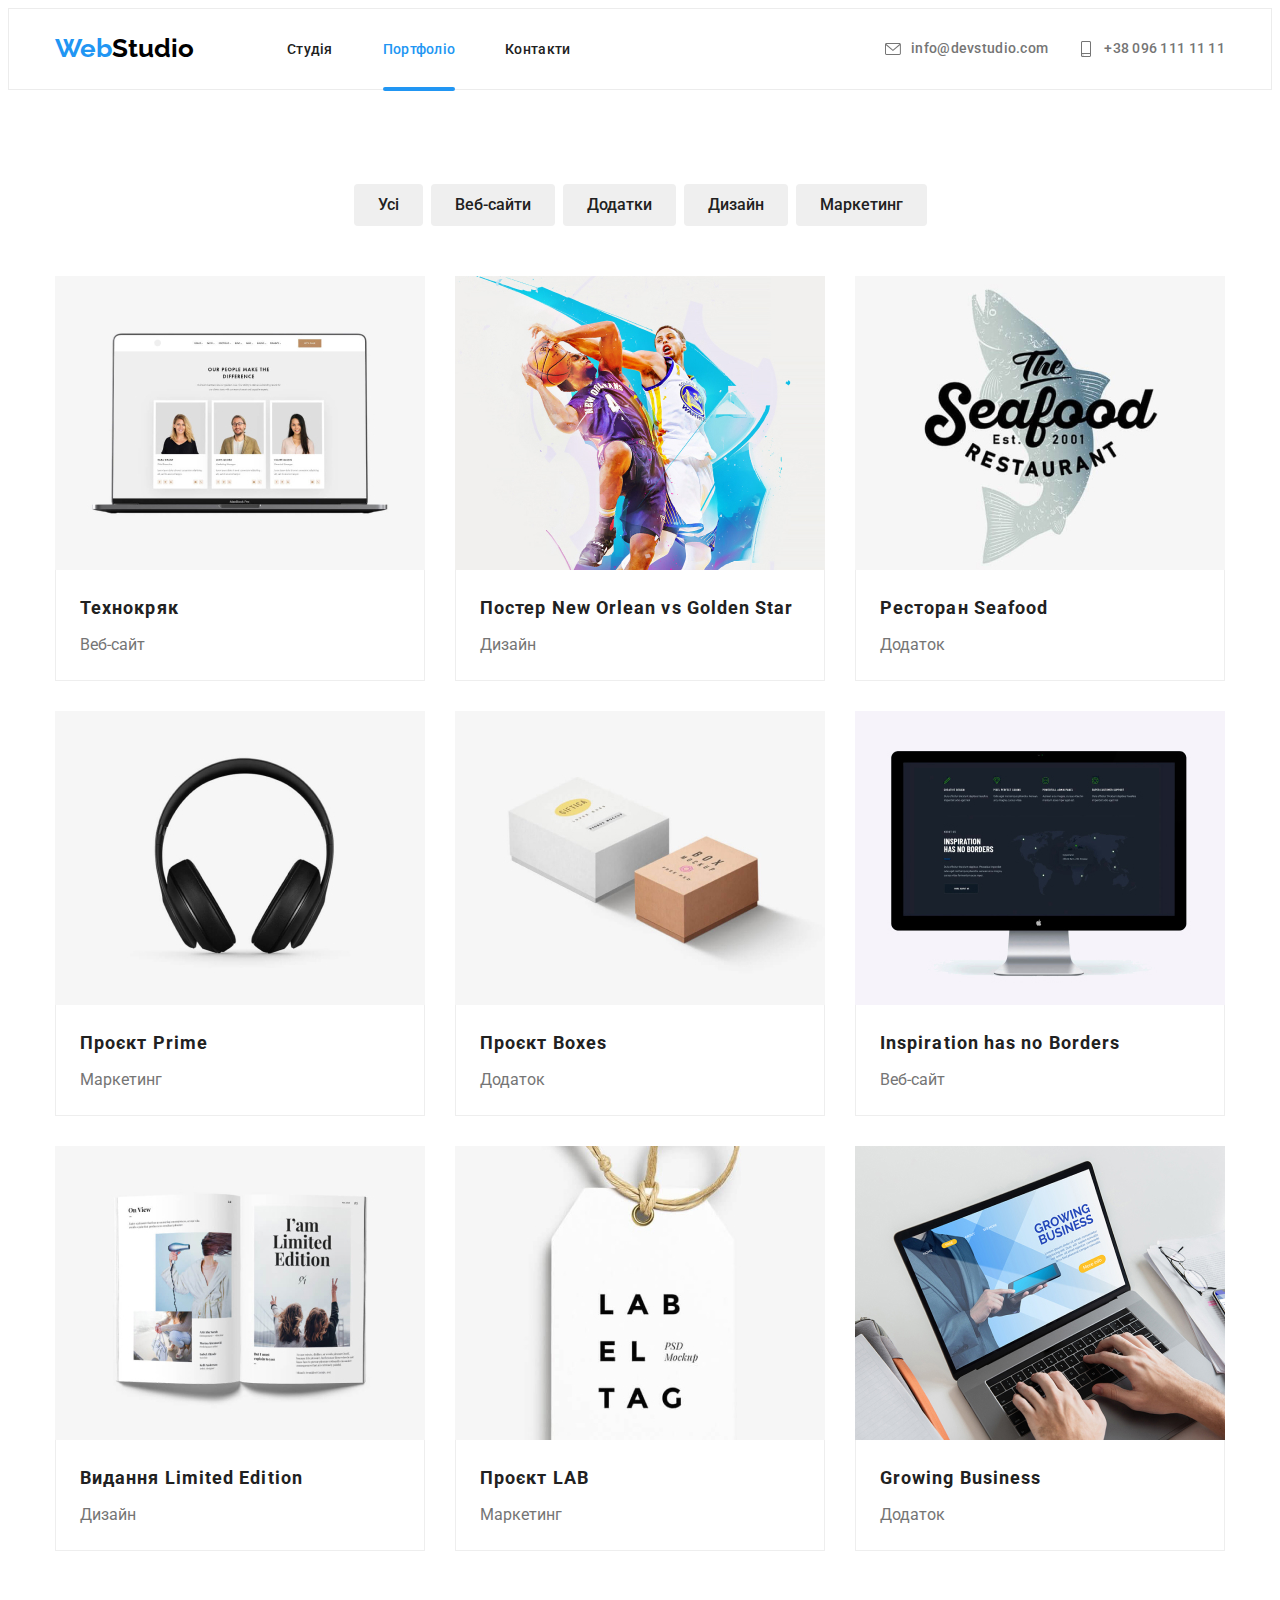
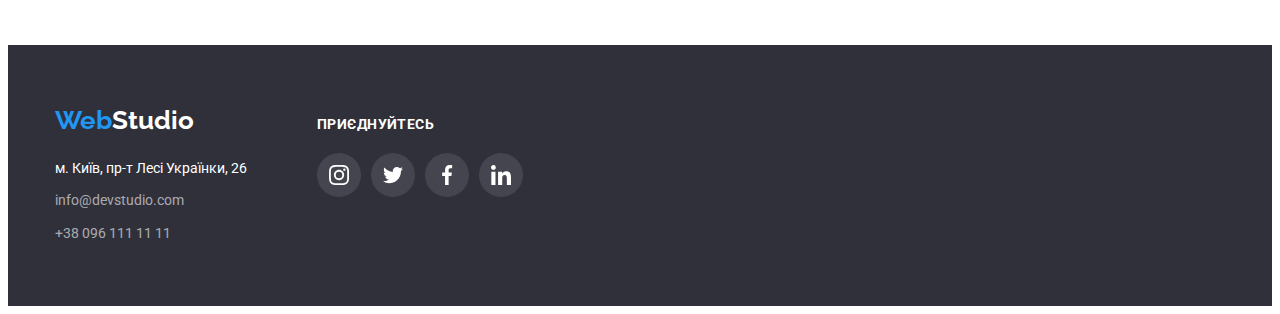
==== portfolio.html @ 1e0eb97b "modal-send" ====
<!DOCTYPE html>
<html lang="uk">

<head>
  <meta charset="UTF-8" />
  <meta http-equiv="X-UA-Compatible" content="IE=edge" />
  <meta name="viewport" content="width=device-width, initial-scale=1.0" />
  <title lang="en">WebStudio</title>
  <!-- Шрифти -->
  <link rel="preconnect" href="https://fonts.googleapis.com" />
  <link rel="preconnect" href="https://fonts.gstatic.com" crossorigin />
  <link href="https://fonts.googleapis.com/css2?family=Raleway:wght@700&family=Roboto:wght@400;500;700;900&display=swap"
    rel="stylesheet" />
  <!-- /шрифти -->
  <link rel="stylesheet" href="https://cdnjs.cloudflare.com/ajax/libs/modern-normalize/1.1.0/modern-normalize.min.css"
    integrity="sha512-wpPYUAdjBVSE4KJnH1VR1HeZfpl1ub8YT/NKx4PuQ5NmX2tKuGu6U/JRp5y+Y8XG2tV+wKQpNHVUX03MfMFn9Q=="
    crossorigin="anonymous" referrerpolicy="no-referrer" />
  <link rel="stylesheet" href="./css/reset.css" />
  <link rel="stylesheet" href="./css/styles.css" />
</head>

<body>
  <!-- Шапка -->
  <header class="header">
    <div class="container header-container">
      <nav class="nav">
        <a class="logo" href="index.html" lang="en"><span class="logo-web">Web</span>Studio</a>
        <ul class="list nav-list">
          <li><a class="nav-link" href="index.html">Студія</a></li>
          <li><a class="nav-link current" href="portfolio.html">Портфоліо</a></li>
          <li><a class="nav-link" href="contact.html">Контакти</a></li>
        </ul>
      </nav>

      <ul class="list header-list-contact">
        <li>
          <a class="header-contact" href="mailto:info@devstudio.com">
            <svg class="header-contact-icon" width="16px" height="16px">
              <use href="./images/icons.svg#icon-envelope"></use>
            </svg>
            <span>info@devstudio.com</span>
          </a>
        </li>

        <li>
          <a class="header-contact" href="tel:+380961111111">
            <svg class="header-contact-icon" width="16px" height="16px">
              <use href="./images/icons.svg#icon-smartphone"></use>
            </svg>
            <span>+38 096 111 11 11</span>
          </a>
        </li>
      </ul>
    </div>
  </header>
  <!-- Основна -->
  <main>
    <!-- Portfolio -->
    <section class="portfolio-section">
      <div class="container">
        <h1 class="invisible">Наші роботи</h1>
        <ul class="list button-list">
          <li><button class="button portfolio-filter" type="button">Усі</button></li>
          <li><button class="button portfolio-filter" type="button">Веб-сайти</button></li>
          <li><button class="button portfolio-filter" type="button">Додатки</button></li>
          <li><button class="button portfolio-filter" type="button">Дизайн</button></li>
          <li><button class="button portfolio-filter" type="button">Маркетинг</button></li>
        </ul>

        <ul class="list portfolio-list">
          <li class="portfolio-item">
            <div class="portfolio-top-wrap">
              <img src="./images/port1.jpg" alt="Технокряк" width="370" />
              <p class="portfolio-top-text">Ресурс пропонує комплексні пропозиції з різним рівнем функціоналу та
                сервісів. Все це дозволить відвідувачу отримати
                вичерпні відомості про компанію чи приватну особу.</p>
            </div>
            <div class="portfolio-descr">
              <h2 class="title portfolio-subtitle">Технокряк</h2>
              <p class="portfolio-project">Веб-сайт</p>
            </div>
          </li>

          <li class="portfolio-item">
            <div class="portfolio-top-wrap">
              <img src="./images/port2.jpg" alt="Постер New Orlean vs Golden Star" width="370" />
              <p class="portfolio-top-text">Ресурс пропонує комплексні пропозиції з різним рівнем функціоналу та
                сервісів. Все це
                дозволить відвідувачу отримати
                вичерпні відомості про компанію чи приватну особу.</p>
            </div>
            <div class="portfolio-descr">
              <h2 class="title portfolio-subtitle">
                Постер <span lang="en">New Orlean vs Golden Star</span>
              </h2>
              <p class="portfolio-project">Дизайн</p>
            </div>
          </li>

          <li class="portfolio-item">
            <div class="portfolio-top-wrap">
              <img src="./images/port3.jpg" alt="Ресторан Seafood" width="370" />
              <p class="portfolio-top-text">Ресурс пропонує комплексні пропозиції з різним рівнем функціоналу та
                сервісів. Все це
                дозволить відвідувачу отримати
                вичерпні відомості про компанію чи приватну особу.</p>
            </div>
            <div class="portfolio-descr">
              <h2 class="title portfolio-subtitle">Ресторан <span lang="en">Seafood</span></h2>
              <p class="portfolio-project">Додаток</p>
            </div>
          </li>
          <li class="portfolio-item">
            <div class="portfolio-top-wrap">
              <img src="./images/port4.jpg" alt="Проєкт Prime" width="370" />
              <p class="portfolio-top-text">Ресурс пропонує комплексні пропозиції з різним рівнем функціоналу та
                сервісів. Все це
                дозволить відвідувачу отримати
                вичерпні відомості про компанію чи приватну особу.</p>
            </div>
            <div class="portfolio-descr">
              <h2 class="title portfolio-subtitle">Проєкт<span lang="en"> Prime</span></h2>
              <p class="portfolio-project">Маркетинг</p>
            </div>
          </li>

          <li class="portfolio-item">
            <div class="portfolio-top-wrap">
              <img src="./images/port5.jpg" alt="Проєкт Boxes" width="370" />
              <p class="portfolio-top-text">Ресурс пропонує комплексні пропозиції з різним рівнем функціоналу та
                сервісів. Все це дозволить відвідувачу отримати
                вичерпні відомості про компанію чи приватну особу.</p>
            </div>
            <div class="portfolio-descr">
              <h2 class="title portfolio-subtitle">Проєкт<span lang="en"> Boxes</span></h2>
              <p class="portfolio-project">Додаток</p>
            </div>
          </li>

          <li class="portfolio-item">
            <div class="portfolio-top-wrap">
              <img src="./images/port6.jpg" alt="Inspiration has no Borders" width="370" />
              <p class="portfolio-top-text">Ресурс пропонує комплексні пропозиції з різним рівнем функціоналу та
                сервісів. Все це
                дозволить відвідувачу отримати
                вичерпні відомості про компанію чи приватну особу.</p>
            </div>
            <div class="portfolio-descr">
              <h2 class="title portfolio-subtitle" lang="en">Inspiration has no Borders</h2>
              <p class="portfolio-project">Веб-сайт</p>
            </div>
          </li>

          <li class="portfolio-item">
            <div class="portfolio-top-wrap">
              <img src="./images/port7.jpg" alt="Видання Limited Edition" width="370" />
              <p class="portfolio-top-text">Ресурс пропонує комплексні пропозиції з різним рівнем функціоналу та
                сервісів. Все це
                дозволить відвідувачу отримати
                вичерпні відомості про компанію чи приватну особу.</p>
            </div>
            <div class="portfolio-descr">
              <h2 class="title portfolio-subtitle">
                Видання <span lang="en">Limited Edition</span>
              </h2>
              <p class="portfolio-project">Дизайн</p>
            </div>
          </li>

          <li class="portfolio-item">
            <div class="portfolio-top-wrap">
              <img src="./images/port8.jpg" alt="Проєкт LAB" width="370" />
              <p class="portfolio-top-text">Ресурс пропонує комплексні пропозиції з різним рівнем функціоналу та
                сервісів. Все це
                дозволить відвідувачу отримати
                вичерпні відомості про компанію чи приватну особу.</p>
            </div>
            <div class="portfolio-descr">
              <h2 class="title portfolio-subtitle">Проєкт <span lang="en">LAB</span></h2>
              <p class="portfolio-project">Маркетинг</p>
            </div>
          </li>

          <li class="portfolio-item">
            <div class="portfolio-top-wrap">
              <img src="./images/port9.jpg" alt="Growing Business" width="370" />
              <p class="portfolio-top-text">Ресурс пропонує комплексні пропозиції з різним рівнем функціоналу та
                сервісів. Все це
                дозволить відвідувачу отримати
                вичерпні відомості про компанію чи приватну особу.</p>
            </div>
            <div class="portfolio-descr">
              <h2 class="title portfolio-subtitle"><span lang="en">Growing Business</span></h2>
              <p class="portfolio-project">Додаток</p>
            </div>
          </li>
        </ul>
      </div>
    </section>
  </main>
  <!-- Футер -->
  <footer class="footer">
    <div class="container footer-container">
      <section>
        <a class="logo" href="index.html" lang="en"><span class="logo-web">Web</span>Studio</a>
        <address class="">
          <ul class="list footer-address-list">
            <li class="footer-address-item">
              <a class="footer-address-link" href="https://goo.gl/maps/1wXns7CKw61KpVam9" target="_blank"
                rel="noreferrer noopener">м. Київ, пр-т Лесі Українки, 26</a>
            </li>
            <li class="footer-address-item">
              <a class="footer-contact-link" href="mailto:info@devstudio.com">info@devstudio.com</a>
            </li>
            <li class="footer-address-item">
              <a class="footer-contact-link" href="tel:+380961111111">+38 096 111 11 11</a>
            </li>
          </ul>
        </address>
      </section>

      <section class="footer-join">
        <h2 class="footer-title-join">приєднуйтесь</h2>
        <ul class="footer-soc-list">
          <li class="footer-soc-item">
            <a href="" class="footer-soc-link">
              <svg class="footer-soc-icon" width="20" height="20">
                <use href="./images/icons.svg#icon-instagram"></use>
              </svg>
            </a>
          </li>
          <li class="footer-soc-item">
            <a href="" class="footer-soc-link">
              <svg class="footer-soc-icon" width="20" height="20">
                <use href="./images/icons.svg#icon-twitter"></use>
              </svg>
            </a>
          </li>
          <li class="footer-soc-item">
            <a href="" class="footer-soc-link">
              <svg class="footer-soc-icon" width="20" height="20">
                <use href="./images/icons.svg#icon-facebook"></use>
              </svg>
            </a>
          </li>
          <li class="footer-soc-item">
            <a href="" class="footer-soc-link">
              <svg class="footer-soc-icon" width="20" height="20">
                <use href="./images/icons.svg#icon-linkedin"></use>
              </svg>
            </a>
          </li>
        </ul>
      </section>
    </div>
  </footer>
</body>

</html>
---- css/styles.css ----
/* All */
:root {
  --primary-white-color: #fff;
  --accent-color: #2196f3;
  --button-background: #f5f4fa;
  --primary-text-color: #757575;
  --title-text-color: #212121;

  --font-weight-500: 500;
  --font-weight-700: 700;
  --letter-spacing-006: 0.06em;
  --font-size-14: 14px;
  --font-size-16: 16px;
}

.container {
  max-width: 1200px;
  width: 100%;
  padding-left: 15px;
  padding-right: 15px;
  margin: 0 auto;
  /* outline: 1px solid tomato; */
}

/* Body */
body {
  background-color: var(--primary-white-color);

  color: var(--primary-text-color);
  font-family: Roboto, sans-serif;
}

/* .list {
  list-style: none;
  margin: 0;
  padding-left: 0;
} */

.title {
  color: var(--title-text-color);
}

.text {
  color: var(--primary-text-color);
}

/* button */

.button {
  cursor: pointer;
  font-family: inherit;

  border: none;
  padding: 0.5rem 1.5rem;
  border-radius: 4px;
}

.invisible {
  font-size: 0;
}

/* logo */
.logo {
  text-decoration: none;
  color: #000000;
  font-family: Raleway, sans-serif;
  font-size: 26px;
  line-height: 1.2;
  font-weight: var(--font-weight-700);

}

.logo-web {
  color: var(--accent-color);
}

/* logo footer */
footer .logo {
  color: #ffffff;
}

/* ---------------HEADER */
.header {
  padding-top: 24px;
  padding-bottom: 25px;
  border: 1px solid #ececec;
  /* position: relative; */
}

.header-container {
  display: flex;
  justify-content: space-between;
  align-items: center;
  /* outline: 1px solid tomato; */
}

/* ---------------HEADER nav */

.nav {
  display: inline-flex;
  align-items: center;
  /* outline: 1px solid tomato; */
}

.nav-list {
  display: inline-flex;
  justify-content: space-between;
  gap: 50px;
  margin-left: 93px;
  /* outline: 1px solid tomato; */
}

.nav-link {
  text-decoration: none;
  color: var(--title-text-color);
  font-size: var(--font-size-14);
  letter-spacing: 0.02em;
  line-height: 1.14;
  font-weight: var(--font-weight-500);

  transition-property: color;
  transition-duration: 250ms;
  transition-timing-function: cubic-bezier(0.4, 0, 0.2, 1);
}

.nav-link:hover,
.nav-link:focus,
.current {
  color: var(--accent-color);
  position: relative;
}

.current::after {
  content: "";
  display: flex;
  width: 100%;
  height: 4px;
  background-color: currentColor;
  border-radius: 2px;
  
  position: absolute;
  top: 46px;
  
}

/* ---------------HEADER contacts */
.header-list-contact {
  display: inline-flex;
  justify-content: center;
  gap: 30px;
  /* outline: 1px solid tomato; */
}


.header-contact {
  text-decoration: none;
  color: var(--primary-text-color);
  font-size: var(--font-size-14);
  letter-spacing: 0.02em;
  line-height: 1.14;
  font-weight: var(--font-weight-500);

  display: flex;
  gap: 10px;

  transition-property: color;
  transition-duration: 250ms;
  transition-timing-function: cubic-bezier(0.4, 0, 0.2, 1);

}

.header-contact:hover,
.header-contact:focus {
  color: var(--accent-color);
}

.header-contact-icon {
  fill: #757575;

  transition-property: fill;
  transition-duration: 250ms;
  transition-timing-function: cubic-bezier(0.4, 0, 0.2, 1);
}

.header-contact:hover .header-contact-icon,
.header-contact:focus .header-contact-icon {
  fill: var(--accent-color);
}

.header-mail::before {
  content: url('../images/envelope.svg');

  margin-right: 10px;
  /* align-items: baseline; */

}

.header-tel::before {
  content: url('../images/smartphone.svg');
  margin-right: 10px;

}

/* ---------------FOOTER */
footer {
  padding-top: 60px;
  padding-bottom: 60px;

  background-color: #2f303a;
}

.footer-container {
  display: flex;
  gap: 70px;
}

footer .logo {
  display: block;
  margin-bottom: 20px;
}

.footer-address-list {
  display: flex;
  flex-direction: column;
  gap: 9px;
}

.footer-address-link,
.footer-contact-link {
  text-decoration: none;
  font-style: normal;
  color: #ffffff;
  font-size: var(--font-size-14);
  line-height: 1.71;

  transition: color;
  transition-duration: 250ms;
  transition-timing-function: cubic-bezier(0.4, 0, 0.2, 1);
}

.footer-contact-link {
  color: rgba(255, 255, 255, 0.6);
}

.footer-address-link:hover,
.footer-address-link:focus,
.footer-contact-link:hover,
.footer-contact-link:focus {
  color: var(--accent-color);
}

/* ---------------FOOTER join */

.footer-join {
  padding-top: 12px;
}

.footer-title-join {
  font-weight: var(--font-weight-700);
  font-size: var(--font-size-14);
  line-height: 1.14;
  letter-spacing: 0.03em;
  text-transform: uppercase;

  color: var(--primary-white-color);

  margin-bottom: 20px;
}

/* ---------------FOOTER subscribe */
.footer-subscribe {
  width: 570px;
  height: 86px;
  padding-top: 12px;
}


.footer-title-subscribe {
  font-weight: var(--font-weight-700);
  font-size: var(--font-size-14);
  line-height: 1.14;
  letter-spacing: 0.03em;
  text-transform: uppercase;
  
  color: #FFFFFF;

  margin-bottom: 20px;
}

.subscribe-button {
  width: 200px;
  height: 50px;
  background-color: var(--accent-color);
  border-radius: 4px;
  border: 0;

  box-shadow: 0px 4px 4px rgba(0, 0, 0, 0.15);

  display: flex;
  align-items: center;
  justify-content: center;
  gap: 10px;
}

.subscribe-button-text {
  font-weight: var(--font-weight-700);
  font-size: 16px;
  letter-spacing: 0.06em;
  line-height: 1.88;
  color: #FFFFFF;
}

.footer-subscribe-icon {
  fill: var(--primary-white-color);
}


/* ---------------MAIN */
.section {
  padding-bottom: 94px;
}

/* ---------------index.html */

/* ---------------MAIN hero */
.hero-section {
  padding-top: 200px;
  padding-bottom: 200px;
  background-color: #2f303a;

  background-image: linear-gradient(rgba(47, 48, 58, 0.4), rgba(47, 48, 58, 0.4)), url(../images/hero.jpg);
  background-repeat: no-repeat;
  background-position: center;
  background-size: cover;
}

.hero-container {
  width: 100%;
  max-width: 696px;
}

.hero-title {
  color: var(--primary-white-color);
  letter-spacing: var(--letter-spacing-006);
  font-size: 44px;
  line-height: 1.36;
  text-align: center;
  text-transform: uppercase;
  font-weight: 900;

  margin-bottom: 30px;
}

.hero-button {
  background-color: var(--accent-color);
  color: var(--primary-white-color);
  font-family: inherit;
  font-weight: var(--font-weight-700);
  font-size: var(--font-size-16);
  letter-spacing: var(--letter-spacing-006);
  line-height: 1.88;

  display: block;
  margin: 0 auto;
  width: 216px;
  height: 50px;
}

/* ---------------MAIN features */
.features-section {
  padding-top: 94px;
  padding-bottom: 94px;
}

.features-list {
  display: flex;
  gap: 30px;
}

.features-subtitle {
  font-size: var(--font-size-14);
  line-height: 1.14;
  font-weight: var(--font-weight-700);
  text-transform: uppercase;
  color: var(--title-text-color);

  margin-bottom: 10px;
  margin-top: 30px;
  width: 270px;
}

.features-text {
  font-size: var(--font-size-14);
  font-size: 14px;
  line-height: 1.71;
  color: var(--primary-text-color);

  width: 270px;
}

.feature-icon {
  width: 270px;
  height: 120px;
  background: #F5F4FA;
  border-radius: 4px;

  display: flex;
  justify-content: center;
  align-items: center;
}

/* ---------------MAIN specialization & team */
.specialization-title,
.team-title,
.clients-title {
  font-size: 36px;
  line-height: 1.16;
  font-weight: var(--font-weight-700);
  text-align: center;
  color: var(--title-text-color);
}

/* ---------------MAIN specialization */
.specialization-section {
  padding-bottom: 94px;
}

.specialization-title {
  margin-bottom: 50px;
}

.specialization-container {
  display: flex;
  justify-content: space-between;
}

.specialization-item {
  position: relative;
}

.specialization-top-container {
  background: rgba(47, 48, 58, 0.8);

  width: 100%;
  position: absolute;
  bottom: 0;
}

.specialization-top-title {
  font-weight: 700;
  font-size: 14px;
  line-height: 1.14;
  text-align: center;
  letter-spacing: 0.03em;
  text-transform: uppercase;

  color: #FFFFFF;

  padding: 27px;
}

/* ---------------MAIN team */
.team-section {
  padding-top: 94px;
  padding-bottom: 94px;
  background-color: #F5F4FA;
}

.team-title {
  margin-bottom: 50px;
}

.team-container {
  display: flex;
  justify-content: space-between;
}

.team-card {
  background: #fff;
  border-radius: 0px 0px 4px 4px;
  box-shadow: 0px 1px 3px rgba(0, 0, 0, 0.12), 0px 1px 1px rgba(0, 0, 0, 0.14),
    0px 2px 1px rgba(0, 0, 0, 0.2);
}

.team-descr {
  padding: 30px 0;
}

.team-name {
  color: var(--title-text-color);
  font-weight: var(--font-weight-500);
  font-size: var(--font-size-16);
  line-height: 1.19;
  text-align: center;

  margin-bottom: 10px;
}

.team-profession {
  color: var(--primary-text-color);
  font-size: var(--font-size-16);
  line-height: 1.19;
  text-align: center;
  margin: 16px;
}

/* *********************************soc-icon */

.team-soc-list,
.footer-soc-list {
  display: flex;
  justify-content: center;
  gap: 10px;
}

.team-soc-item,
.footer-soc-item {
  width: 44px;
  height: 44px;
}

.team-soc-link,
.footer-soc-link {
  width: 100%;
  height: 100%;
  border-radius: 50%;

  display: flex;
  justify-content: center;
  align-items: center;

  transition-property: background-color;
  transition-duration: 250ms;
  transition-timing-function: cubic-bezier(0.4, 0, 0.2, 1);
}

.footer-soc-link {
  background: rgba(255, 255, 255, 0.1);
}

.team-soc-icon {
  fill: #AFB1B8;

  transition-property: fill;
  transition-duration: 250ms;
  transition-timing-function: cubic-bezier(0.4, 0, 0.2, 1);
}

.footer-soc-icon {
  fill: white;
}

.team-soc-link:hover .team-soc-icon,
.team-soc-link:focus .team-soc-icon {
  fill: white;
}

.team-soc-link:hover,
.team-soc-link:focus,
.footer-soc-link:hover,
.footer-soc-link:focus {
  background-color: #2196F3;
}

/* ********************************* */

/* ---------------MAIN clients */
.clients-section {
  padding-top: 94px;
  padding-bottom: 94px;
}

.clients-title {
  margin-bottom: 50px;
}

.clients-container {
  display: flex;
  justify-content: center;
  align-items: center;
  gap: 30px;
}

.clients-inem {
  width: 170px;
  height: 92px;
}

.clients-link {
  width: 100%;
  height: 100%;
  border: 1px solid #AFB1B8;
  border-radius: 4px;

  display: flex;
  justify-content: center;
  align-items: center;

  transition-property: border-color;
  transition-duration: 250ms;
  transition-timing-function: cubic-bezier(0.4, 0, 0.2, 1);
}

.clients-icon {
  fill: #AFB1B8;

  transition-property: fill;
  transition-duration: 250ms;
  transition-timing-function: cubic-bezier(0.4, 0, 0.2, 1)
}

.clients-link:hover,
.clients-link:focus {
  border-color: var(--accent-color);
}

.clients-link:hover .clients-icon,
.clients-link:focus .clients-icon {
  fill: var(--accent-color);
}

/* ---------------portfolio.html */

/* ---------------MAIN portfolio */
.portfolio-section {
  padding-top: 94px;
  padding-bottom: 94px;
}

.portfolio-filter {
  font-family: inherit;
  font-weight: var(--font-weight-500);
  font-size: var(--font-size-16);
  line-height: 1.62;
  text-align: center;
  color: var(--title-text-color);

  transition: color, background-color, box-shadow;
  transition-duration: 250ms;
  transition-timing-function: cubic-bezier(0.4, 0, 0.2, 1);
}

.portfolio-filter:hover,
.portfolio-filter:focus {
  color: var(--primary-white-color);
  background-color: var(--accent-color);

  box-shadow: 0px 3px 1px rgba(0, 0, 0, 0.1), 0px 1px 2px rgba(0, 0, 0, 0.08), 0px 2px 2px rgba(0, 0, 0, 0.12);
}

.button-list {
  margin-bottom: 50px;
  display: flex;
  gap: 8px;
  justify-content: center;
}

.portfolio-list {
  display: flex;
  gap: 30px;
  flex-wrap: wrap;
}

.portfolio-item {
  width: 370px;

  transition: box-shadow;
  transition-duration: 250ms;
  transition-timing-function: cubic-bezier(0.4, 0, 0.2, 1);
}

.portfolio-item:hover,
.portfolio-item:focus {
  box-shadow: 0px 1px 1px rgba(0, 0, 0, 0.12), 0px 4px 4px rgba(0, 0, 0, 0.06), 1px 4px 6px rgba(0, 0, 0, 0.16);
}

.portfolio-top-wrap {
  position: relative;
  overflow: hidden;
}

.portfolio-top-text {
  font-size: 18px;
  line-height: 1.55;
  letter-spacing: 0.03em;
  color: #FFFFFF;
  background: rgba(33, 150, 243, 0.9);

  padding: 24px;
  height: 100%;

  display: flex;
  align-items: center;

  position: absolute;
  top: 0;
  transform: translateY(101%);

  transition: transform;
  transition-duration: 250ms;
  transition-timing-function: cubic-bezier(0.4, 0, 0.2, 1);

  overflow: auto;
}

.portfolio-item:hover .portfolio-top-text,
.portfolio-item:focus .portfolio-top-text {
  transform: translateY(0);
}

.portfolio-descr {
  padding: 20px 24px;
  width: 370px;
  border: 1px solid #eeeeee;
  border-top: 0;
}

.portfolio-subtitle {
  font-weight: var(--font-weight-700);
  font-size: 18px;
  line-height: 2;
  letter-spacing: var(--letter-spacing-006);
  color: var(--title-text-color);

  margin-bottom: 4px;
}

.portfolio-project {
  font-size: var(--font-size-16);
  line-height: 1.88;
  color: var(--primary-text-color);
}

/* [lang] {
  color: tomato !important;
} */

/* ---------------Backdrop */
.backdrop {
  position: fixed;
  top: 0;
  width: 100%;
  height: 100%;
  background: rgba(0, 0, 0, 0.2);

  transition: opacity, visibility;
  transition-duration: 250ms;
  transition-timing-function: cubic-bezier(0.4, 0, 0.2, 1);
}

.is-hidden {
  visibility: hidden;
  /* забирає можливість фокусу */
  opacity: 0;
  /* робить невидимим */
  pointer-events: none;
  /* еможливо клікнути */
}

.modal {
  width: 528px;
  min-height: 581px;
  padding: 40px;

  background-color: #ffffff;
  box-shadow: 0px 1px 3px rgba(0, 0, 0, 0.12), 0px 1px 1px rgba(0, 0, 0, 0.14), 0px 2px 1px rgba(0, 0, 0, 0.2);
  border-radius: 4px;

  position: absolute;
  top: 50%;
  left: 50%;
  transform: translate(-50%, -50%) scaleY(1);
  transition: transform 250ms cubic-bezier(0.4, 0, 0.2, 1);
}

/* ховаємо модалку в інший стан */
.backdrop.is-hidden .modal {
  transform: translate(-50%, -50%) scaleY(0);
}

.modal-button {
  background-color: inherit;
  border: 1px solid rgba(0,0,0, 0.1);
  border-radius: 50%;
  width: 30px;
  height: 30px;

  position: absolute;
  right: 8px;
  top: 8px;

  display: flex;
  justify-content: center;
  align-items: center;

  transition: fill, border-color;
  transition-duration: 250ms;
  transition-timing-function: cubic-bezier(0.4, 0, 0.2, 1);
}

.modal-button:hover,
.modal-button:focus {
  border-color: var(--accent-color);
}

.modal-close-icon {
  fill: #000000;

  transition: fill;
  transition-duration: 250ms;
  transition-timing-function: cubic-bezier(0.4, 0, 0.2, 1);
}

.modal-button:hover .modal-close-icon,
.modal-button:focus .modal-close-icon {
  fill: var(--accent-color);
}

/* ******************** */

.modal-title {
  font-weight: 700;
  font-size: 20px;
  line-height: 1.15;
  text-align: center;
  letter-spacing: 0.03em;
  color: #212121;
  margin-bottom: 12px;
}


/* * */

.modal-form {

}

.modal-form-label {
  position: relative;
  display: flex;
  flex-direction: column;
  margin-bottom: 10px;
}

.modal-label-title {
  font-size: 12px;
  line-height: 1.16;
  /* identical to box height */
  letter-spacing: 0.01em;
  color: #757575;

  display: flex;
  margin-bottom: 4px;
  
}
/* * */

.modal-form-input {
  width: 100%;
  height: 40px;
  
  border: 1px solid rgba(33, 33, 33, 0.2);
  border-radius: 4px;
  outline: none;
  padding-left: 42px;
}

.modal-form-input:focus {
  border-color: var(--accent-color);
}

.modal-form-icon {
  width: 18px;
  height: 18px;

  position: absolute;
  left: 12px;
  bottom: 11px;
}

.modal-form-input:focus+.modal-form-icon {
  fill: var(--accent-color);
}

.modal-form-textarea {
  width: 100%;
  min-height: 120px;

  border: 1px solid rgba(33, 33, 33, 0.2);
  border-radius: 4px;
  outline: none;
  padding: 12px 16px;
  
}

.modal-send-button {
  width: 200px;
  height: 50px;

  background: var(--accent-color);
  box-shadow: 0px 4px 4px rgba(0, 0, 0, 0.15);
  border-radius: 4px;
  border: 0;

  display: flex;
  align-items: center;
  justify-content: center;

}

.send-button-text {
  font-weight: 700;
  font-size: 16px;
  line-height: 1.88;
  letter-spacing: 0.06em;
  color: #FFFFFF;

}
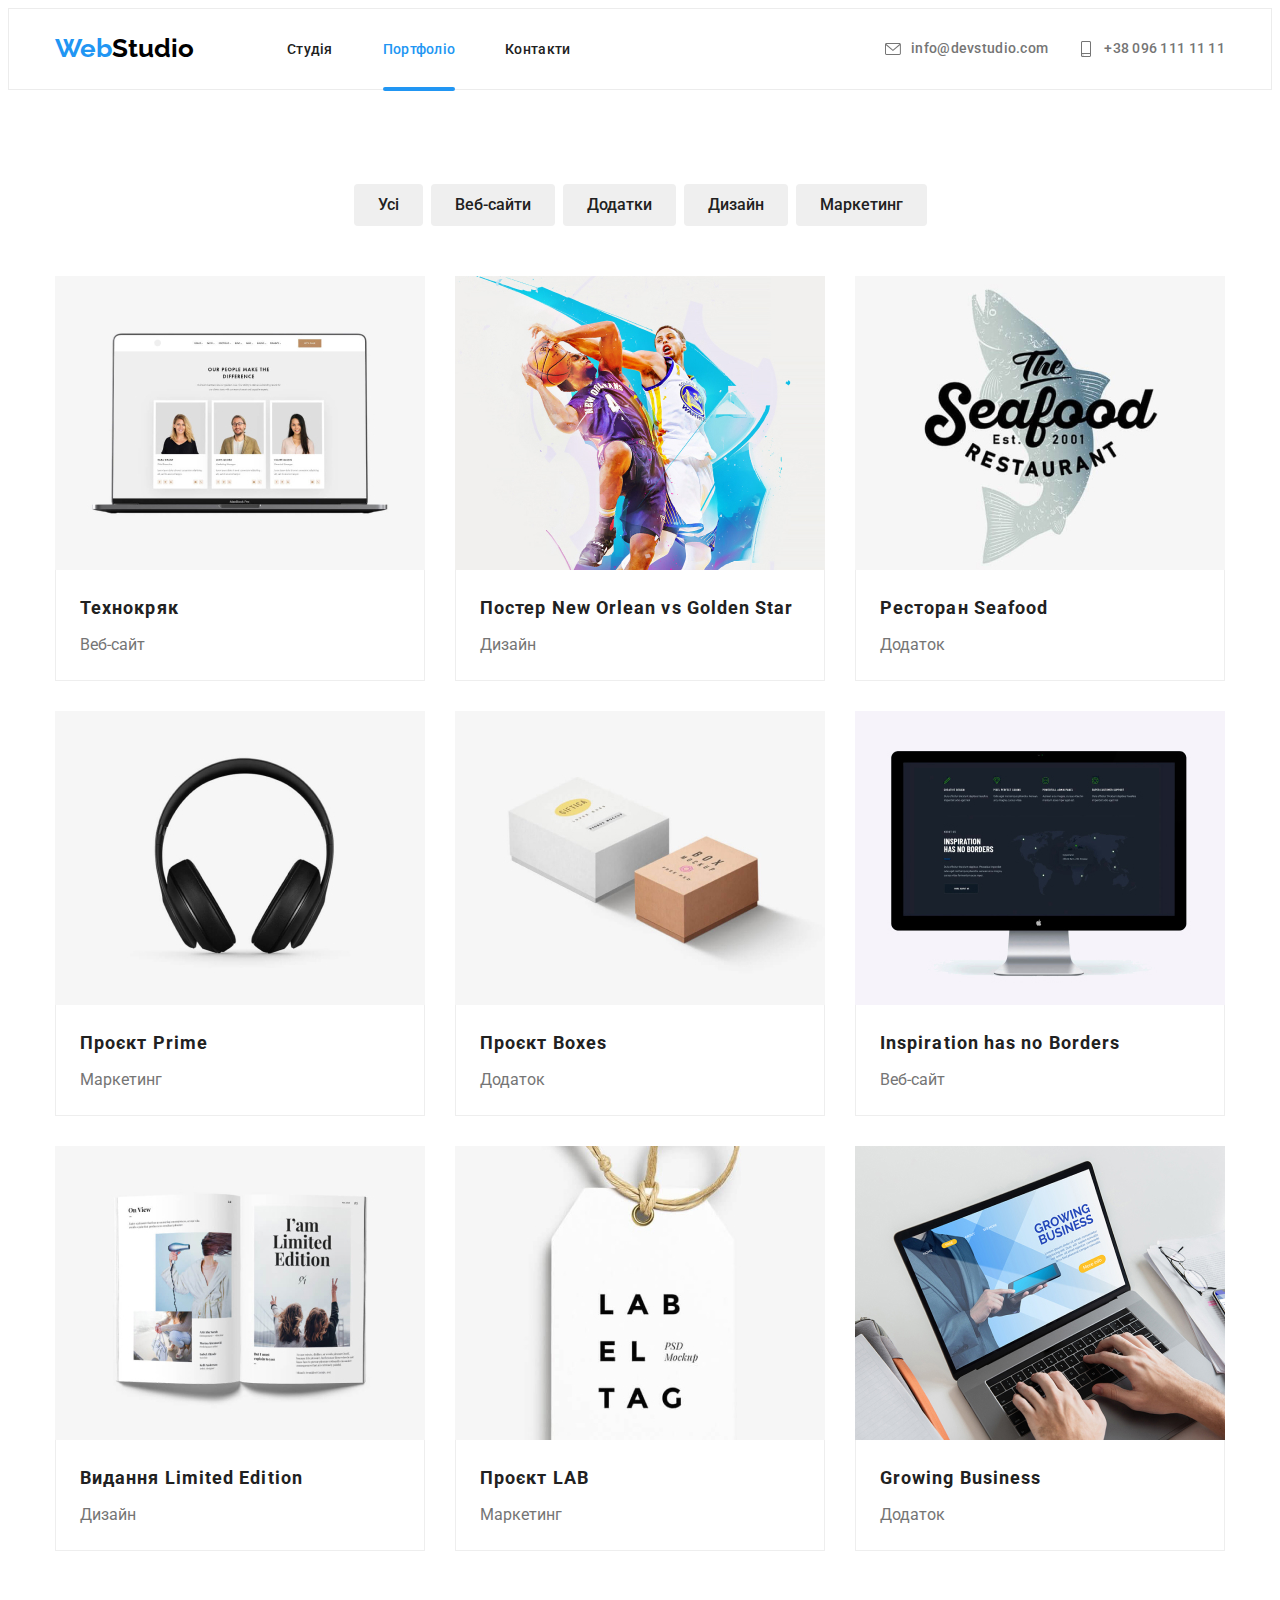
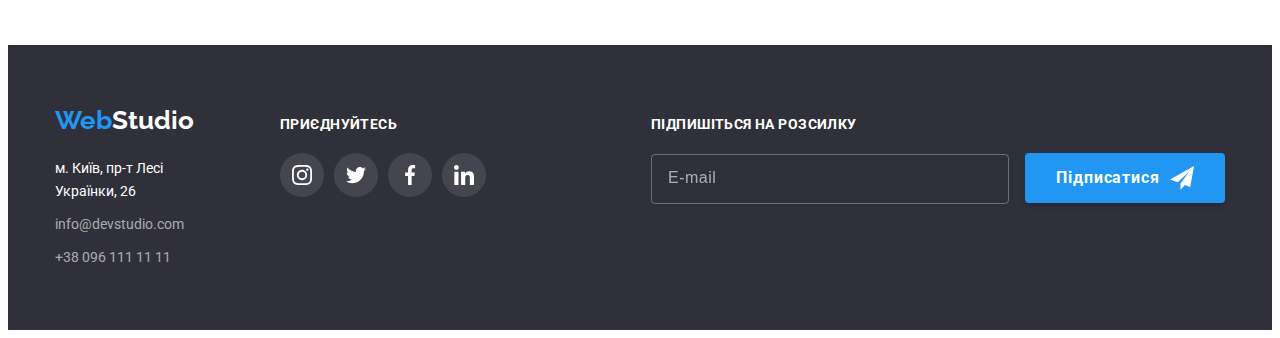
==== commit 0fc60b46: "footer form" ====
--- a/portfolio.html
+++ b/portfolio.html
@@ -1,259 +1,278 @@
-<!DOCTYPE html>
-<html lang="uk">
-
-<head>
-  <meta charset="UTF-8" />
-  <meta http-equiv="X-UA-Compatible" content="IE=edge" />
-  <meta name="viewport" content="width=device-width, initial-scale=1.0" />
-  <title lang="en">WebStudio</title>
-  <!-- Шрифти -->
-  <link rel="preconnect" href="https://fonts.googleapis.com" />
-  <link rel="preconnect" href="https://fonts.gstatic.com" crossorigin />
-  <link href="https://fonts.googleapis.com/css2?family=Raleway:wght@700&family=Roboto:wght@400;500;700;900&display=swap"
-    rel="stylesheet" />
-  <!-- /шрифти -->
-  <link rel="stylesheet" href="https://cdnjs.cloudflare.com/ajax/libs/modern-normalize/1.1.0/modern-normalize.min.css"
-    integrity="sha512-wpPYUAdjBVSE4KJnH1VR1HeZfpl1ub8YT/NKx4PuQ5NmX2tKuGu6U/JRp5y+Y8XG2tV+wKQpNHVUX03MfMFn9Q=="
-    crossorigin="anonymous" referrerpolicy="no-referrer" />
-  <link rel="stylesheet" href="./css/reset.css" />
-  <link rel="stylesheet" href="./css/styles.css" />
-</head>
-
-<body>
-  <!-- Шапка -->
-  <header class="header">
-    <div class="container header-container">
-      <nav class="nav">
-        <a class="logo" href="index.html" lang="en"><span class="logo-web">Web</span>Studio</a>
-        <ul class="list nav-list">
-          <li><a class="nav-link" href="index.html">Студія</a></li>
-          <li><a class="nav-link current" href="portfolio.html">Портфоліо</a></li>
-          <li><a class="nav-link" href="contact.html">Контакти</a></li>
-        </ul>
-      </nav>
-
-      <ul class="list header-list-contact">
-        <li>
-          <a class="header-contact" href="mailto:info@devstudio.com">
-            <svg class="header-contact-icon" width="16px" height="16px">
-              <use href="./images/icons.svg#icon-envelope"></use>
-            </svg>
-            <span>info@devstudio.com</span>
-          </a>
-        </li>
-
-        <li>
-          <a class="header-contact" href="tel:+380961111111">
-            <svg class="header-contact-icon" width="16px" height="16px">
-              <use href="./images/icons.svg#icon-smartphone"></use>
-            </svg>
-            <span>+38 096 111 11 11</span>
-          </a>
-        </li>
-      </ul>
-    </div>
-  </header>
-  <!-- Основна -->
-  <main>
-    <!-- Portfolio -->
-    <section class="portfolio-section">
-      <div class="container">
-        <h1 class="invisible">Наші роботи</h1>
-        <ul class="list button-list">
-          <li><button class="button portfolio-filter" type="button">Усі</button></li>
-          <li><button class="button portfolio-filter" type="button">Веб-сайти</button></li>
-          <li><button class="button portfolio-filter" type="button">Додатки</button></li>
-          <li><button class="button portfolio-filter" type="button">Дизайн</button></li>
-          <li><button class="button portfolio-filter" type="button">Маркетинг</button></li>
-        </ul>
-
-        <ul class="list portfolio-list">
-          <li class="portfolio-item">
-            <div class="portfolio-top-wrap">
-              <img src="./images/port1.jpg" alt="Технокряк" width="370" />
-              <p class="portfolio-top-text">Ресурс пропонує комплексні пропозиції з різним рівнем функціоналу та
-                сервісів. Все це дозволить відвідувачу отримати
-                вичерпні відомості про компанію чи приватну особу.</p>
-            </div>
-            <div class="portfolio-descr">
-              <h2 class="title portfolio-subtitle">Технокряк</h2>
-              <p class="portfolio-project">Веб-сайт</p>
-            </div>
+  <!DOCTYPE html>
+  <html lang="uk">
+
+  <head>
+    <meta charset="UTF-8" />
+    <meta http-equiv="X-UA-Compatible" content="IE=edge" />
+    <meta name="viewport" content="width=device-width, initial-scale=1.0" />
+    <title lang="en">WebStudio</title>
+    <!-- Шрифти -->
+    <link rel="preconnect" href="https://fonts.googleapis.com" />
+    <link rel="preconnect" href="https://fonts.gstatic.com" crossorigin />
+    <link href="https://fonts.googleapis.com/css2?family=Raleway:wght@700&family=Roboto:wght@400;500;700;900&display=swap"
+      rel="stylesheet" />
+    <!-- /шрифти -->
+    <link rel="stylesheet" href="https://cdnjs.cloudflare.com/ajax/libs/modern-normalize/1.1.0/modern-normalize.min.css"
+      integrity="sha512-wpPYUAdjBVSE4KJnH1VR1HeZfpl1ub8YT/NKx4PuQ5NmX2tKuGu6U/JRp5y+Y8XG2tV+wKQpNHVUX03MfMFn9Q=="
+      crossorigin="anonymous" referrerpolicy="no-referrer" />
+    <link rel="stylesheet" href="./css/reset.css" />
+    <link rel="stylesheet" href="./css/styles.css" />
+  </head>
+
+  <body>
+    <!-- Шапка -->
+    <header class="header">
+      <div class="container header-container">
+        <nav class="nav">
+          <a class="logo" href="index.html" lang="en"><span class="logo-web">Web</span>Studio</a>
+          <ul class="list nav-list">
+            <li><a class="nav-link" href="index.html">Студія</a></li>
+            <li><a class="nav-link current" href="portfolio.html">Портфоліо</a></li>
+            <li><a class="nav-link" href="contact.html">Контакти</a></li>
+          </ul>
+        </nav>
+
+        <ul class="list header-list-contact">
+          <li>
+            <a class="header-contact" href="mailto:info@devstudio.com">
+              <svg class="header-contact-icon" width="16px" height="16px">
+                <use href="./images/icons.svg#icon-envelope"></use>
+              </svg>
+              <span>info@devstudio.com</span>
+            </a>
           </li>
 
-          <li class="portfolio-item">
-            <div class="portfolio-top-wrap">
-              <img src="./images/port2.jpg" alt="Постер New Orlean vs Golden Star" width="370" />
-              <p class="portfolio-top-text">Ресурс пропонує комплексні пропозиції з різним рівнем функціоналу та
-                сервісів. Все це
-                дозволить відвідувачу отримати
-                вичерпні відомості про компанію чи приватну особу.</p>
-            </div>
-            <div class="portfolio-descr">
-              <h2 class="title portfolio-subtitle">
-                Постер <span lang="en">New Orlean vs Golden Star</span>
-              </h2>
-              <p class="portfolio-project">Дизайн</p>
-            </div>
-          </li>
-
-          <li class="portfolio-item">
-            <div class="portfolio-top-wrap">
-              <img src="./images/port3.jpg" alt="Ресторан Seafood" width="370" />
-              <p class="portfolio-top-text">Ресурс пропонує комплексні пропозиції з різним рівнем функціоналу та
-                сервісів. Все це
-                дозволить відвідувачу отримати
-                вичерпні відомості про компанію чи приватну особу.</p>
-            </div>
-            <div class="portfolio-descr">
-              <h2 class="title portfolio-subtitle">Ресторан <span lang="en">Seafood</span></h2>
-              <p class="portfolio-project">Додаток</p>
-            </div>
-          </li>
-          <li class="portfolio-item">
-            <div class="portfolio-top-wrap">
-              <img src="./images/port4.jpg" alt="Проєкт Prime" width="370" />
-              <p class="portfolio-top-text">Ресурс пропонує комплексні пропозиції з різним рівнем функціоналу та
-                сервісів. Все це
-                дозволить відвідувачу отримати
-                вичерпні відомості про компанію чи приватну особу.</p>
-            </div>
-            <div class="portfolio-descr">
-              <h2 class="title portfolio-subtitle">Проєкт<span lang="en"> Prime</span></h2>
-              <p class="portfolio-project">Маркетинг</p>
-            </div>
-          </li>
-
-          <li class="portfolio-item">
-            <div class="portfolio-top-wrap">
-              <img src="./images/port5.jpg" alt="Проєкт Boxes" width="370" />
-              <p class="portfolio-top-text">Ресурс пропонує комплексні пропозиції з різним рівнем функціоналу та
-                сервісів. Все це дозволить відвідувачу отримати
-                вичерпні відомості про компанію чи приватну особу.</p>
-            </div>
-            <div class="portfolio-descr">
-              <h2 class="title portfolio-subtitle">Проєкт<span lang="en"> Boxes</span></h2>
-              <p class="portfolio-project">Додаток</p>
-            </div>
-          </li>
-
-          <li class="portfolio-item">
-            <div class="portfolio-top-wrap">
-              <img src="./images/port6.jpg" alt="Inspiration has no Borders" width="370" />
-              <p class="portfolio-top-text">Ресурс пропонує комплексні пропозиції з різним рівнем функціоналу та
-                сервісів. Все це
-                дозволить відвідувачу отримати
-                вичерпні відомості про компанію чи приватну особу.</p>
-            </div>
-            <div class="portfolio-descr">
-              <h2 class="title portfolio-subtitle" lang="en">Inspiration has no Borders</h2>
-              <p class="portfolio-project">Веб-сайт</p>
-            </div>
-          </li>
-
-          <li class="portfolio-item">
-            <div class="portfolio-top-wrap">
-              <img src="./images/port7.jpg" alt="Видання Limited Edition" width="370" />
-              <p class="portfolio-top-text">Ресурс пропонує комплексні пропозиції з різним рівнем функціоналу та
-                сервісів. Все це
-                дозволить відвідувачу отримати
-                вичерпні відомості про компанію чи приватну особу.</p>
-            </div>
-            <div class="portfolio-descr">
-              <h2 class="title portfolio-subtitle">
-                Видання <span lang="en">Limited Edition</span>
-              </h2>
-              <p class="portfolio-project">Дизайн</p>
-            </div>
-          </li>
-
-          <li class="portfolio-item">
-            <div class="portfolio-top-wrap">
-              <img src="./images/port8.jpg" alt="Проєкт LAB" width="370" />
-              <p class="portfolio-top-text">Ресурс пропонує комплексні пропозиції з різним рівнем функціоналу та
-                сервісів. Все це
-                дозволить відвідувачу отримати
-                вичерпні відомості про компанію чи приватну особу.</p>
-            </div>
-            <div class="portfolio-descr">
-              <h2 class="title portfolio-subtitle">Проєкт <span lang="en">LAB</span></h2>
-              <p class="portfolio-project">Маркетинг</p>
-            </div>
-          </li>
-
-          <li class="portfolio-item">
-            <div class="portfolio-top-wrap">
-              <img src="./images/port9.jpg" alt="Growing Business" width="370" />
-              <p class="portfolio-top-text">Ресурс пропонує комплексні пропозиції з різним рівнем функціоналу та
-                сервісів. Все це
-                дозволить відвідувачу отримати
-                вичерпні відомості про компанію чи приватну особу.</p>
-            </div>
-            <div class="portfolio-descr">
-              <h2 class="title portfolio-subtitle"><span lang="en">Growing Business</span></h2>
-              <p class="portfolio-project">Додаток</p>
-            </div>
+          <li>
+            <a class="header-contact" href="tel:+380961111111">
+              <svg class="header-contact-icon" width="16px" height="16px">
+                <use href="./images/icons.svg#icon-smartphone"></use>
+              </svg>
+              <span>+38 096 111 11 11</span>
+            </a>
           </li>
         </ul>
       </div>
-    </section>
-  </main>
-  <!-- Футер -->
-  <footer class="footer">
-    <div class="container footer-container">
-      <section>
-        <a class="logo" href="index.html" lang="en"><span class="logo-web">Web</span>Studio</a>
-        <address class="">
-          <ul class="list footer-address-list">
-            <li class="footer-address-item">
-              <a class="footer-address-link" href="https://goo.gl/maps/1wXns7CKw61KpVam9" target="_blank"
-                rel="noreferrer noopener">м. Київ, пр-т Лесі Українки, 26</a>
-            </li>
-            <li class="footer-address-item">
-              <a class="footer-contact-link" href="mailto:info@devstudio.com">info@devstudio.com</a>
-            </li>
-            <li class="footer-address-item">
-              <a class="footer-contact-link" href="tel:+380961111111">+38 096 111 11 11</a>
-            </li>
+    </header>
+    <!-- Основна -->
+    <main>
+      <!-- Portfolio -->
+      <section class="portfolio-section">
+        <div class="container">
+          <h1 class="invisible">Наші роботи</h1>
+          <ul class="list button-list">
+            <li><button class="button portfolio-filter" type="button">Усі</button></li>
+            <li><button class="button portfolio-filter" type="button">Веб-сайти</button></li>
+            <li><button class="button portfolio-filter" type="button">Додатки</button></li>
+            <li><button class="button portfolio-filter" type="button">Дизайн</button></li>
+            <li><button class="button portfolio-filter" type="button">Маркетинг</button></li>
           </ul>
-        </address>
+
+          <ul class="list portfolio-list">
+            <li class="portfolio-item">
+              <div class="portfolio-top-wrap">
+                <img src="./images/port1.jpg" alt="Технокряк" width="370" />
+                <p class="portfolio-top-text">Ресурс пропонує комплексні пропозиції з різним рівнем функціоналу та
+                  сервісів. Все це дозволить відвідувачу отримати
+                  вичерпні відомості про компанію чи приватну особу.</p>
+              </div>
+              <div class="portfolio-descr">
+                <h2 class="title portfolio-subtitle">Технокряк</h2>
+                <p class="portfolio-project">Веб-сайт</p>
+              </div>
+            </li>
+
+            <li class="portfolio-item">
+              <div class="portfolio-top-wrap">
+                <img src="./images/port2.jpg" alt="Постер New Orlean vs Golden Star" width="370" />
+                <p class="portfolio-top-text">Ресурс пропонує комплексні пропозиції з різним рівнем функціоналу та
+                  сервісів. Все це
+                  дозволить відвідувачу отримати
+                  вичерпні відомості про компанію чи приватну особу.</p>
+              </div>
+              <div class="portfolio-descr">
+                <h2 class="title portfolio-subtitle">
+                  Постер <span lang="en">New Orlean vs Golden Star</span>
+                </h2>
+                <p class="portfolio-project">Дизайн</p>
+              </div>
+            </li>
+
+            <li class="portfolio-item">
+              <div class="portfolio-top-wrap">
+                <img src="./images/port3.jpg" alt="Ресторан Seafood" width="370" />
+                <p class="portfolio-top-text">Ресурс пропонує комплексні пропозиції з різним рівнем функціоналу та
+                  сервісів. Все це
+                  дозволить відвідувачу отримати
+                  вичерпні відомості про компанію чи приватну особу.</p>
+              </div>
+              <div class="portfolio-descr">
+                <h2 class="title portfolio-subtitle">Ресторан <span lang="en">Seafood</span></h2>
+                <p class="portfolio-project">Додаток</p>
+              </div>
+            </li>
+            <li class="portfolio-item">
+              <div class="portfolio-top-wrap">
+                <img src="./images/port4.jpg" alt="Проєкт Prime" width="370" />
+                <p class="portfolio-top-text">Ресурс пропонує комплексні пропозиції з різним рівнем функціоналу та
+                  сервісів. Все це
+                  дозволить відвідувачу отримати
+                  вичерпні відомості про компанію чи приватну особу.</p>
+              </div>
+              <div class="portfolio-descr">
+                <h2 class="title portfolio-subtitle">Проєкт<span lang="en"> Prime</span></h2>
+                <p class="portfolio-project">Маркетинг</p>
+              </div>
+            </li>
+
+            <li class="portfolio-item">
+              <div class="portfolio-top-wrap">
+                <img src="./images/port5.jpg" alt="Проєкт Boxes" width="370" />
+                <p class="portfolio-top-text">Ресурс пропонує комплексні пропозиції з різним рівнем функціоналу та
+                  сервісів. Все це дозволить відвідувачу отримати
+                  вичерпні відомості про компанію чи приватну особу.</p>
+              </div>
+              <div class="portfolio-descr">
+                <h2 class="title portfolio-subtitle">Проєкт<span lang="en"> Boxes</span></h2>
+                <p class="portfolio-project">Додаток</p>
+              </div>
+            </li>
+
+            <li class="portfolio-item">
+              <div class="portfolio-top-wrap">
+                <img src="./images/port6.jpg" alt="Inspiration has no Borders" width="370" />
+                <p class="portfolio-top-text">Ресурс пропонує комплексні пропозиції з різним рівнем функціоналу та
+                  сервісів. Все це
+                  дозволить відвідувачу отримати
+                  вичерпні відомості про компанію чи приватну особу.</p>
+              </div>
+              <div class="portfolio-descr">
+                <h2 class="title portfolio-subtitle" lang="en">Inspiration has no Borders</h2>
+                <p class="portfolio-project">Веб-сайт</p>
+              </div>
+            </li>
+
+            <li class="portfolio-item">
+              <div class="portfolio-top-wrap">
+                <img src="./images/port7.jpg" alt="Видання Limited Edition" width="370" />
+                <p class="portfolio-top-text">Ресурс пропонує комплексні пропозиції з різним рівнем функціоналу та
+                  сервісів. Все це
+                  дозволить відвідувачу отримати
+                  вичерпні відомості про компанію чи приватну особу.</p>
+              </div>
+              <div class="portfolio-descr">
+                <h2 class="title portfolio-subtitle">
+                  Видання <span lang="en">Limited Edition</span>
+                </h2>
+                <p class="portfolio-project">Дизайн</p>
+              </div>
+            </li>
+
+            <li class="portfolio-item">
+              <div class="portfolio-top-wrap">
+                <img src="./images/port8.jpg" alt="Проєкт LAB" width="370" />
+                <p class="portfolio-top-text">Ресурс пропонує комплексні пропозиції з різним рівнем функціоналу та
+                  сервісів. Все це
+                  дозволить відвідувачу отримати
+                  вичерпні відомості про компанію чи приватну особу.</p>
+              </div>
+              <div class="portfolio-descr">
+                <h2 class="title portfolio-subtitle">Проєкт <span lang="en">LAB</span></h2>
+                <p class="portfolio-project">Маркетинг</p>
+              </div>
+            </li>
+
+            <li class="portfolio-item">
+              <div class="portfolio-top-wrap">
+                <img src="./images/port9.jpg" alt="Growing Business" width="370" />
+                <p class="portfolio-top-text">Ресурс пропонує комплексні пропозиції з різним рівнем функціоналу та
+                  сервісів. Все це
+                  дозволить відвідувачу отримати
+                  вичерпні відомості про компанію чи приватну особу.</p>
+              </div>
+              <div class="portfolio-descr">
+                <h2 class="title portfolio-subtitle"><span lang="en">Growing Business</span></h2>
+                <p class="portfolio-project">Додаток</p>
+              </div>
+            </li>
+          </ul>
+        </div>
       </section>
-
-      <section class="footer-join">
-        <h2 class="footer-title-join">приєднуйтесь</h2>
-        <ul class="footer-soc-list">
-          <li class="footer-soc-item">
-            <a href="" class="footer-soc-link">
-              <svg class="footer-soc-icon" width="20" height="20">
-                <use href="./images/icons.svg#icon-instagram"></use>
-              </svg>
-            </a>
-          </li>
-          <li class="footer-soc-item">
-            <a href="" class="footer-soc-link">
-              <svg class="footer-soc-icon" width="20" height="20">
-                <use href="./images/icons.svg#icon-twitter"></use>
-              </svg>
-            </a>
-          </li>
-          <li class="footer-soc-item">
-            <a href="" class="footer-soc-link">
-              <svg class="footer-soc-icon" width="20" height="20">
-                <use href="./images/icons.svg#icon-facebook"></use>
-              </svg>
-            </a>
-          </li>
-          <li class="footer-soc-item">
-            <a href="" class="footer-soc-link">
-              <svg class="footer-soc-icon" width="20" height="20">
-                <use href="./images/icons.svg#icon-linkedin"></use>
-              </svg>
-            </a>
-          </li>
-        </ul>
-      </section>
-    </div>
-  </footer>
-</body>
-
-</html>+    </main>
+    <!-- Футер -->
+    <footer class="footer">
+      <div class="container footer-container">
+        <!-- footer logo and address-->
+        <section>
+          <a class="logo" href="index.html" lang="en"><span class="logo-web">Web</span>Studio</a>
+          <address class="">
+            <ul class="list footer-address-list">
+              <li class="footer-address-item">
+                <a class="footer-address-link" href="https://goo.gl/maps/1wXns7CKw61KpVam9" target="_blank"
+                  rel="noreferrer noopener">м. Київ, пр-т Лесі Українки, 26</a>
+              </li>
+              <li class="footer-address-item">
+                <a class="footer-contact-link" href="mailto:info@devstudio.com">info@devstudio.com</a>
+              </li>
+              <li class="footer-address-item">
+                <a class="footer-contact-link" href="tel:+380961111111">+38 096 111 11 11</a>
+              </li>
+            </ul>
+          </address>
+        </section>
+    
+        <div class="footer-items">
+          <!-- footer-join-->
+          <section class="footer-join">
+            <h2 class="footer-title-join">приєднуйтесь</h2>
+            <ul class="footer-soc-list">
+              <li class="footer-soc-item">
+                <a href="" class="footer-soc-link">
+                  <svg class="footer-soc-icon" width="20" height="20">
+                    <use href="./images/icons.svg#icon-instagram"></use>
+                  </svg>
+                </a>
+              </li>
+              <li class="footer-soc-item">
+                <a href="" class="footer-soc-link">
+                  <svg class="footer-soc-icon" width="20" height="20">
+                    <use href="./images/icons.svg#icon-twitter"></use>
+                  </svg>
+                </a>
+              </li>
+              <li class="footer-soc-item">
+                <a href="" class="footer-soc-link">
+                  <svg class="footer-soc-icon" width="20" height="20">
+                    <use href="./images/icons.svg#icon-facebook"></use>
+                  </svg>
+                </a>
+              </li>
+              <li class="footer-soc-item">
+                <a href="" class="footer-soc-link">
+                  <svg class="footer-soc-icon" width="20" height="20">
+                    <use href="./images/icons.svg#icon-linkedin"></use>
+                  </svg>
+                </a>
+              </li>
+            </ul>
+          </section>
+    
+          <!-- footer-subscribe-->
+          <section class="footer-subscribe">
+            <h2 class="footer-title-subscribe">Підпишіться на розсилку</h2>
+            <form name="footer-subscribe-form" autocomplete="on">
+              <input class="footer-subscribe-input" type="email" name="email" placeholder="E-mail">
+              <button type="submit" class="subscribe-button">
+                <span class="subscribe-button-text">Підписатися</span>
+                <svg class="footer-subscribe-icon" width="24" height="24">
+                  <use href="./images/icons.svg#icon-iconsend"></use>
+                </svg>
+              </button>
+            </form>
+          </section>
+        </div>
+    
+      </div>
+    </footer>
+  </body>
+
+  </html>--- a/css/styles.css
+++ b/css/styles.css
@@ -249,12 +249,17 @@
   color: var(--accent-color);
 }
 
+/* ---------------FOOTER join and subscribe*/
+.footer-items {
+  padding-top: 12px;
+  width: 100%;
+
+  display: inline-flex;
+  justify-content: space-between;
+
+}
+
 /* ---------------FOOTER join */
-
-.footer-join {
-  padding-top: 12px;
-}
-
 .footer-title-join {
   font-weight: var(--font-weight-700);
   font-size: var(--font-size-14);
@@ -268,12 +273,6 @@
 }
 
 /* ---------------FOOTER subscribe */
-.footer-subscribe {
-  width: 570px;
-  height: 86px;
-  padding-top: 12px;
-}
-
 
 .footer-title-subscribe {
   font-weight: var(--font-weight-700);
@@ -287,6 +286,34 @@
   margin-bottom: 20px;
 }
 
+.footer-subscribe-form {
+  display: flex;
+  justify-content: center;
+  gap: 12px; /* не працює геп */
+  
+}
+
+.footer-subscribe-input {
+  width: 358px;
+  height: 50px;
+
+  border: 1px solid rgba(255, 255, 255, 0.3);
+  border-radius: 4px;
+  background-color: inherit;
+  filter: drop-shadow(0px 4px 4px rgba(0, 0, 0, 0.15));
+
+  padding-left: 16px;
+  margin-right: 12px;
+}
+
+.footer-subscribe-input::placeholder {
+  font-size: 16px;
+  line-height: 1.25;
+  letter-spacing: 0.03em;
+
+  color: rgba(255, 255, 255, 0.6);
+}
+
 .subscribe-button {
   width: 200px;
   height: 50px;
@@ -296,7 +323,7 @@
 
   box-shadow: 0px 4px 4px rgba(0, 0, 0, 0.15);
 
-  display: flex;
+  display: inline-flex;
   align-items: center;
   justify-content: center;
   gap: 10px;
@@ -731,9 +758,6 @@
   color: var(--primary-text-color);
 }
 
-/* [lang] {
-  color: tomato !important;
-} */
 
 /* ---------------Backdrop */
 .backdrop {
@@ -792,15 +816,6 @@
   display: flex;
   justify-content: center;
   align-items: center;
-
-  transition: fill, border-color;
-  transition-duration: 250ms;
-  transition-timing-function: cubic-bezier(0.4, 0, 0.2, 1);
-}
-
-.modal-button:hover,
-.modal-button:focus {
-  border-color: var(--accent-color);
 }
 
 .modal-close-icon {
@@ -816,8 +831,7 @@
   fill: var(--accent-color);
 }
 
-/* ******************** */
-
+/* modal-title */
 .modal-title {
   font-weight: 700;
   font-size: 20px;
@@ -828,11 +842,8 @@
   margin-bottom: 12px;
 }
 
-
-/* * */
-
+/* modal-form */
 .modal-form {
-
 }
 
 .modal-form-label {
@@ -845,16 +856,14 @@
 .modal-label-title {
   font-size: 12px;
   line-height: 1.16;
-  /* identical to box height */
   letter-spacing: 0.01em;
   color: #757575;
 
   display: flex;
   margin-bottom: 4px;
-  
-}
-/* * */
-
+}
+
+/* input */
 .modal-form-input {
   width: 100%;
   height: 40px;
@@ -863,10 +872,10 @@
   border-radius: 4px;
   outline: none;
   padding-left: 42px;
-}
-
-.modal-form-input:focus {
-  border-color: var(--accent-color);
+
+  transition: border-color;
+  transition-duration: 250ms;
+  transition-timing-function: cubic-bezier(0.4, 0, 0.2, 1);
 }
 
 .modal-form-icon {
@@ -876,12 +885,13 @@
   position: absolute;
   left: 12px;
   bottom: 11px;
-}
-
-.modal-form-input:focus+.modal-form-icon {
-  fill: var(--accent-color);
-}
-
+
+  transition: fill;
+  transition-duration: 250ms;
+  transition-timing-function: cubic-bezier(0.4, 0, 0.2, 1);
+}
+
+/* textarea */
 .modal-form-textarea {
   width: 100%;
   min-height: 120px;
@@ -890,9 +900,69 @@
   border-radius: 4px;
   outline: none;
   padding: 12px 16px;
-  
-}
-
+
+  transition: border-color;
+  transition-duration: 250ms;
+  transition-timing-function: cubic-bezier(0.4, 0, 0.2, 1);
+}
+
+.modal-form-textarea::placeholder {
+  font-size: 12px;
+  line-height: 1.16;
+  letter-spacing: 0.01em;
+  color: rgba(117, 117, 117, 0.5);
+}
+
+/* focus */
+.modal-form-input:focus,
+.modal-form-textarea:focus {
+  border-color: var(--accent-color);
+}
+
+.modal-form-input:focus+.modal-form-icon {
+  fill: var(--accent-color);
+}
+
+/* inputcheck */
+.check-text {
+  font-size: var(--font-size-14);
+  line-height: 1.71;
+  letter-spacing: 0.03em;
+  color: var(--primary-text-color);
+
+  margin-bottom: 30px;
+  display: flex;
+  align-items: center;
+}
+
+.check-link {
+  color: var(--accent-color);
+  text-decoration: underline;
+  text-decoration-skip-ink: none;
+  /* text-underline-position: under; */
+}
+
+.check-text::before {
+  content: '';
+  width: 16px;
+  height: 15px;
+  border: 2px solid #212121;
+  border-radius: 2px;
+
+  transition: border-color, background-color, background-image;
+  transition-duration: 250ms;
+  transition-timing-function: cubic-bezier(0.4, 0, 0.2, 1);
+}
+
+.modal-form-inputcheck:checked + .check-text::before {
+  background-color: var(--accent-color);
+  border-color: var(--accent-color);
+  background-image: url(../images/check.svg);
+  background-repeat: no-repeat;
+  background-position: center;
+}
+
+/* button */
 .modal-send-button {
   width: 200px;
   height: 50px;
@@ -905,7 +975,6 @@
   display: flex;
   align-items: center;
   justify-content: center;
-
 }
 
 .send-button-text {
@@ -914,5 +983,5 @@
   line-height: 1.88;
   letter-spacing: 0.06em;
   color: #FFFFFF;
-
-}+}
+
